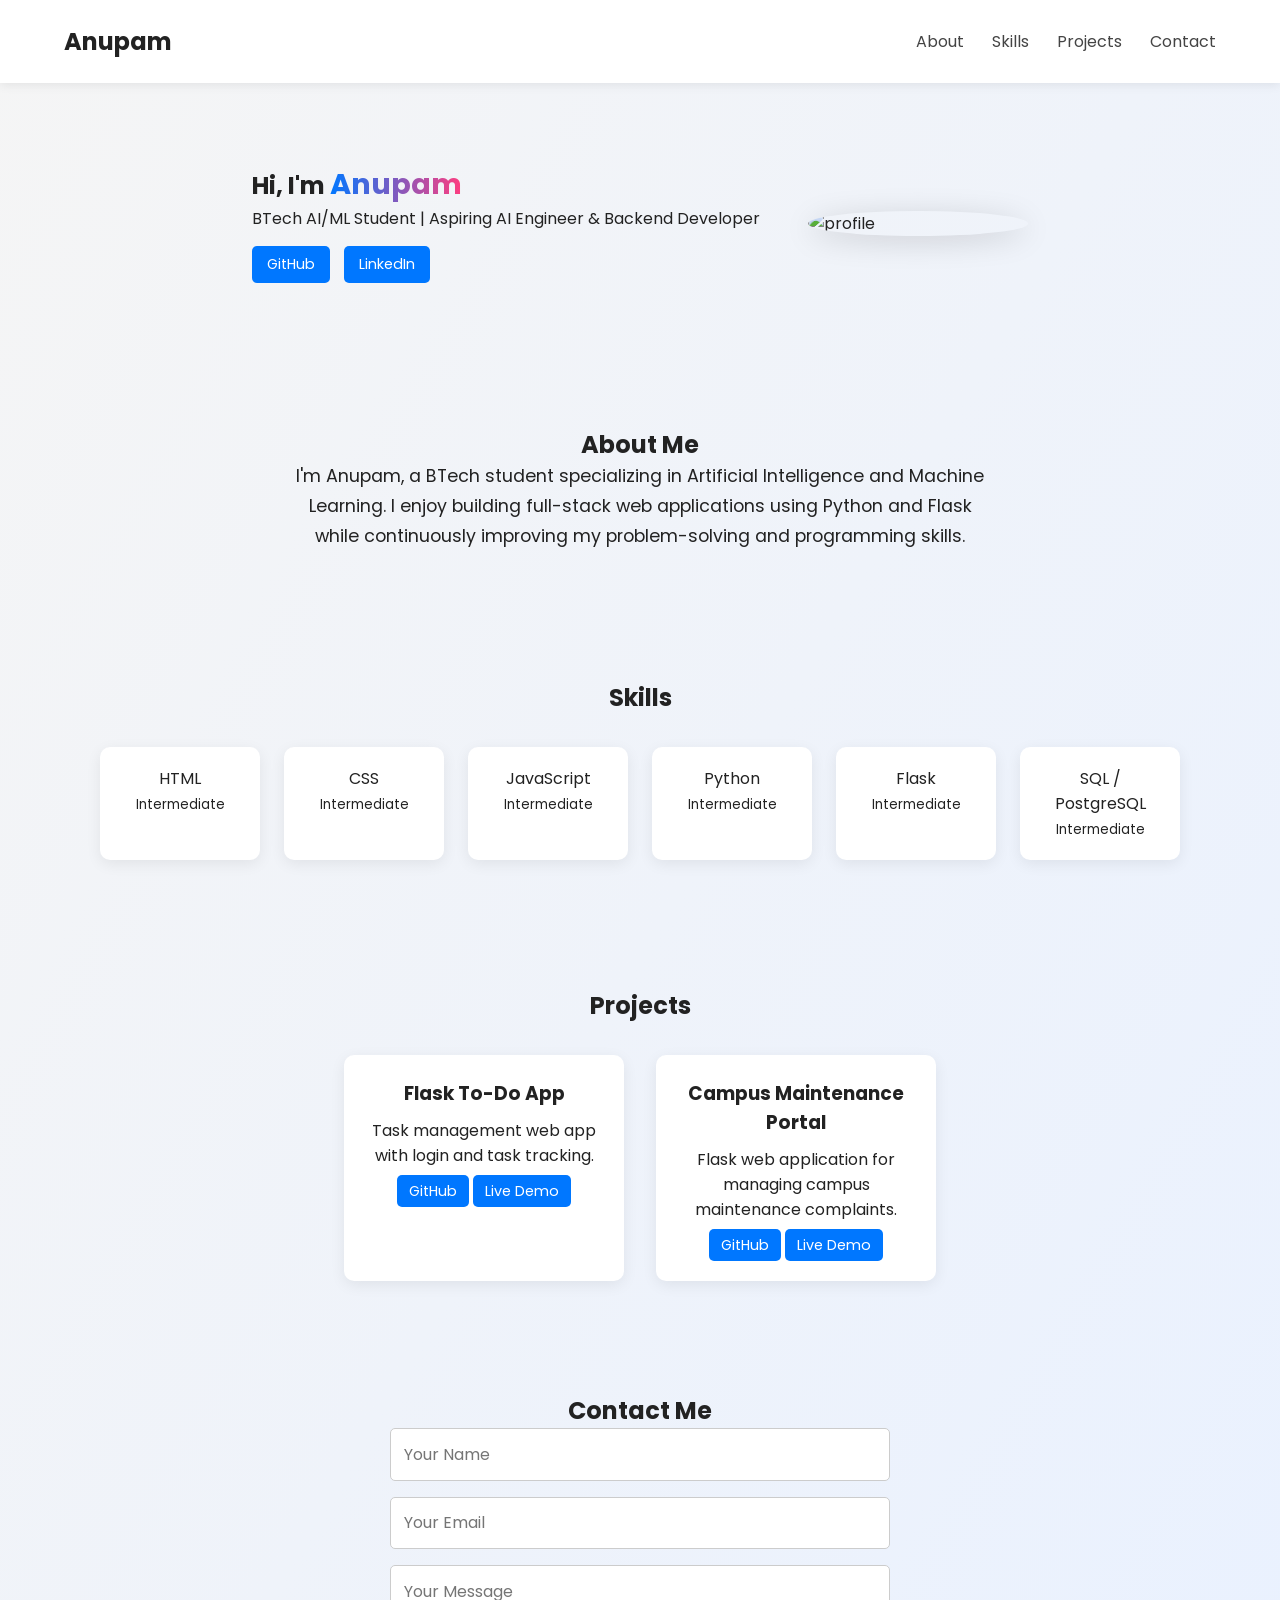
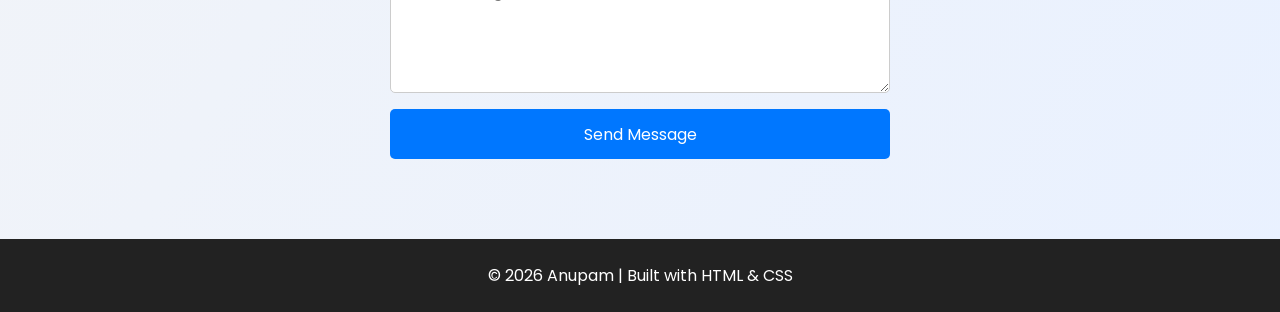
==== profile_page.html @ 007bd888 "Created personal profile webpage" ====
<!DOCTYPE html>
<html lang="en">
<head>
    <meta charset="UTF-8">
    <meta name="viewport" content="width=device-width, initial-scale=1.0">

    <title>Anupam Portfolio</title>

    <link rel="stylesheet" href="style.css">
    <link href="https://fonts.googleapis.com/css2?family=Poppins:wght@300;400;600;700&display=swap" rel="stylesheet">
</head>
<body>
    <header>

        <h2>Anupam</h2>
        <nav>

            <a href="#about">About</a>
            <a href="#skills">Skills</a>
            <a href="#projects">Projects</a>
            <a href="#contact">Contact</a>

        </nav>

    </header>

<!-- HERO -->

    <section class="hero">

        <div>

            <h1>Hi, I'm <span class="highlight">Anupam</span></h1>
            <p>BTech AI/ML Student | Aspiring AI Engineer & Backend Developer</p>
            
            <div class="hero-buttons">

                <a href="https://github.com/anupam311">GitHub</a>
                <a href="https://www.linkedin.com/in/anupam-chaudhary-358800387/">LinkedIn</a>

            </div>

        </div>
        <img src="https://avatars.githubusercontent.com/u/230934852?s=400&u=cf19b043455e6c27d211f69140c62df0eceda531&v=4" alt="profile">

    </section>


<!-- ABOUT -->

    <section id="about" class="about">

        <h2>About Me</h2>
        <p>
            I'm Anupam, a BTech student specializing in Artificial Intelligence and Machine Learning.
            I enjoy building full-stack web applications using Python and Flask while continuously
            improving my problem-solving and programming skills.
        </p>

    </section>


<!-- SKILLS -->

    <section id="skills" class="skills">

        <h2>Skills</h2>
        <div class="skills-container">

            <div class="card">HTML<br><small>Intermediate</small></div>
            <div class="card">CSS<br><small>Intermediate</small></div>
            <div class="card">JavaScript<br><small>Intermediate</small></div>
            <div class="card">Python<br><small>Intermediate</small></div>
            <div class="card">Flask<br><small>Intermediate</small></div>
            <div class="card">SQL / PostgreSQL<br><small>Intermediate</small></div>

        </div>

    </section>


<!-- PROJECTS -->

    <section id="projects" class="projects">

        <h2>Projects</h2>
        <div class="projects-container">

            <div class="project-card">

                <h3>Flask To-Do App</h3>
                <p>Task management web app with login and task tracking.</p>
                <div class="project-links">

                    <a href="https://github.com/anupam311/To_Do_Flask_App">GitHub</a>
                    <a href="https://to-do-flask-app-4vev.onrender.com/">Live Demo</a>

                </div>

            </div>

            <div class="project-card">

                <h3>Campus Maintenance Portal</h3>
                <p>Flask web application for managing campus maintenance complaints.</p>
                <div class="project-links">

                    <a href="https://github.com/anupam311/Campus-Maintenance-Portal">GitHub</a>
                    <a href="https://campus-maintenance-portal.onrender.com">Live Demo</a>

                </div>

            </div>

        </div>

    </section>


<!-- CONTACT -->

    <section class="contact" id="contact">

        <h2>Contact Me</h2>
        <form>

            <input type="text" placeholder="Your Name" required>
            <input type="email" placeholder="Your Email" required>
            <textarea rows="4" placeholder="Your Message" required></textarea>
            <button class="btn" type="submit">Send Message</button>

        </form>

    </section>


    <footer>© 2026 Anupam | Built with HTML & CSS</footer>

</body>
</html>
---- style.css ----
*{
margin:0;
padding:0;
box-sizing:border-box;
font-family:"Poppins",sans-serif;
}

body{
background:linear-gradient(120deg,#f5f5f5,#e9f1ff);
color:#222;
}

/* HEADER */

header{
display:flex;
justify-content:space-between;
align-items:center;
padding:1.5rem 5%;
background:white;
position:sticky;
top:0;
box-shadow:0 2px 10px rgba(0,0,0,0.08);
}

nav a{
margin-left:1.5rem;
text-decoration:none;
color:#444;
transition:0.3s;
}

nav a:hover{
color:#0077ff;
}

/* HERO */

.hero{
display:flex;
align-items:center;
justify-content:center;
gap:3rem;
padding:5rem 5%;
animation:fadeIn 1s ease-in-out;
}

.hero img{
width:220px;
border-radius:50%;
box-shadow:0 5px 30px rgba(0,0,0,0.15);
}

.highlight{
font-size:1.8rem;
font-weight:700;
background:linear-gradient(90deg,#0077ff,#ff3d7f);
background-clip:text;
-webkit-text-fill-color:transparent;
}

.hero-buttons{
margin-top:15px;
}

.hero-buttons a{
display:inline-block;
margin-right:10px;
padding:8px 15px;
background:#0077ff;
color:white;
border-radius:5px;
text-decoration:none;
font-size:0.9rem;
}

.hero-buttons a:hover{
background:#005fcc;
}

/* ABOUT */

.about{
padding:4rem 5%;
text-align:center;
}

.about p{
max-width:700px;
margin:auto;
line-height:1.7;
font-size:1.1rem;
}

/* SKILLS FLEXBOX */

.skills{
padding:4rem 5%;
text-align:center;
}

.skills-container{
display:flex;
flex-wrap:wrap;
justify-content:center;
gap:1.5rem;
margin-top:2rem;
}

.card{
background:white;
padding:1.2rem;
width:160px;
text-align:center;
border-radius:10px;
box-shadow:0 4px 15px rgba(0,0,0,0.07);
transition:transform 0.3s;
}

.card:hover{
transform:translateY(-5px);
}

/* PROJECTS FLEXBOX */

.projects{
padding:4rem 5%;
text-align:center;
}

.projects-container{
display:flex;
flex-wrap:wrap;
justify-content:center;
gap:2rem;
margin-top:2rem;
}

.project-card{
background:white;
padding:1.5rem;
width:280px;
border-radius:10px;
box-shadow:0 4px 15px rgba(0,0,0,0.07);
transition:0.3s;
}

.project-card:hover{
transform:scale(1.03);
}

.project-card h3{
margin-bottom:10px;
}

.project-links{
margin-top:10px;
}

.project-links a{
text-decoration:none;
background:#0077ff;
color:white;
padding:6px 12px;
border-radius:5px;
font-size:0.9rem;
}

.project-links a:hover{
background:#005fcc;
}

/* CONTACT */

.contact{
padding:3rem 2rem;
text-align:center;
}

form{
max-width:500px;
margin:auto;
display:flex;
flex-direction:column;
gap:1rem;
}

input,textarea{
padding:0.8rem;
font-size:1rem;
border-radius:5px;
border:1px solid #ccc;
}

.btn{
padding:0.8rem;
background:#0077ff;
color:white;
border:none;
border-radius:5px;
cursor:pointer;
font-size:1rem;
}

.btn:hover{
background:#005fcc;
}

/* FOOTER */

footer{
text-align:center;
padding:1.5rem;
background:#222;
color:white;
margin-top:2rem;
}

/* RESPONSIVE */

@media(max-width:768px){

.hero{
flex-direction:column;
text-align:center;
}

}

/* ANIMATION */

@keyframes fadeIn{
from{opacity:0; transform:translateY(20px);}
to{opacity:1; transform:translateY(0);}
}
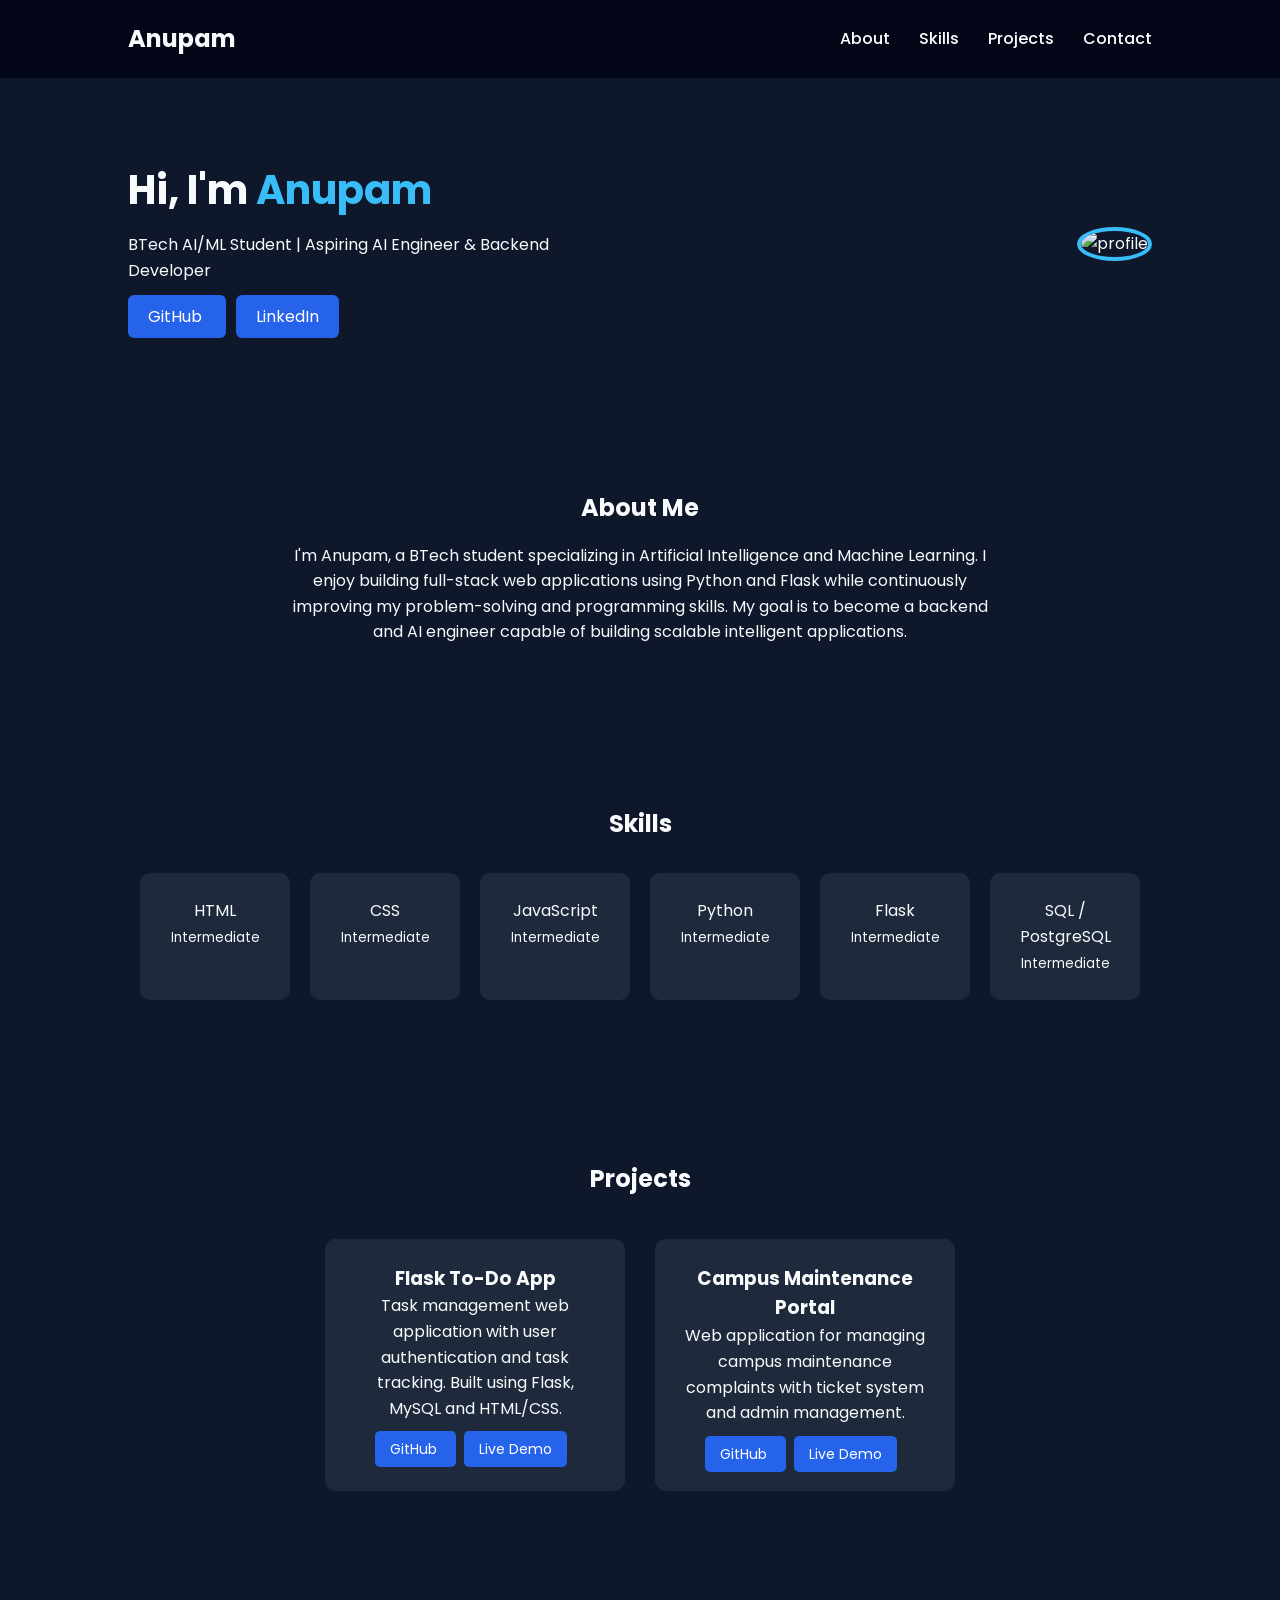
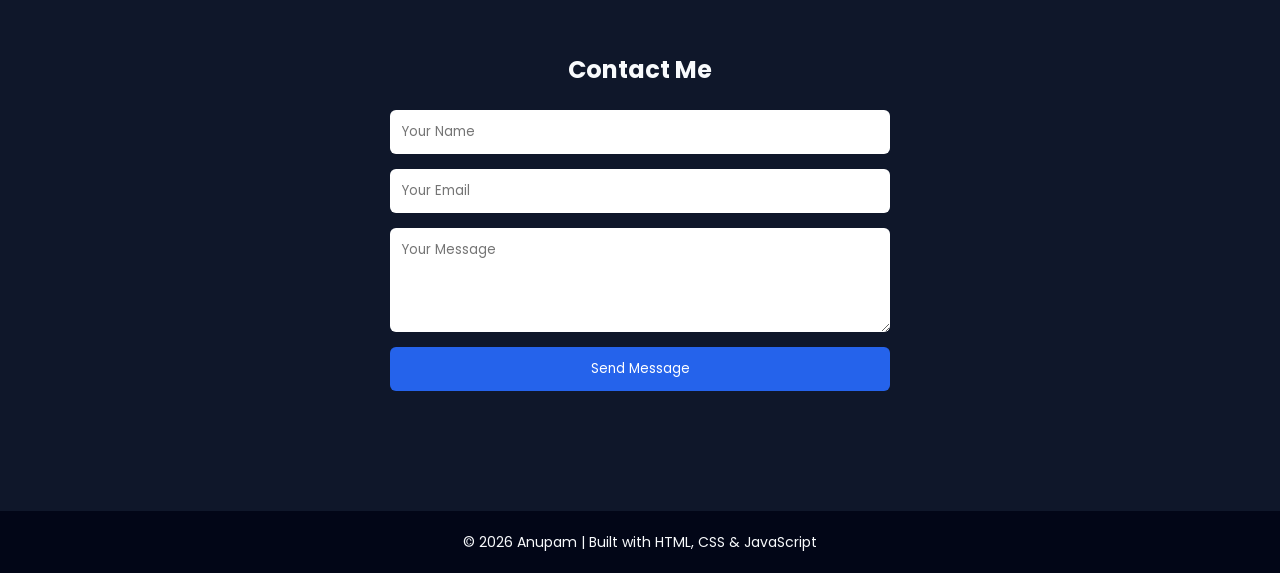
==== commit 6fe0a887: "Added js integration and updated css styling" ====
--- a/profile_page.html
+++ b/profile_page.html
@@ -1,112 +1,189 @@
 <!DOCTYPE html>
 <html lang="en">
+
 <head>
     <meta charset="UTF-8">
     <meta name="viewport" content="width=device-width, initial-scale=1.0">
-
     <title>Anupam Portfolio</title>
 
     <link rel="stylesheet" href="style.css">
+
     <link href="https://fonts.googleapis.com/css2?family=Poppins:wght@300;400;600;700&display=swap" rel="stylesheet">
 </head>
+
 <body>
+
     <header>
 
-        <h2>Anupam</h2>
-        <nav>
-
+        <h2 class="logo">Anupam</h2>
+
+        <nav id="navbar">
             <a href="#about">About</a>
             <a href="#skills">Skills</a>
             <a href="#projects">Projects</a>
             <a href="#contact">Contact</a>
-
         </nav>
 
     </header>
 
-<!-- HERO -->
+
+    <!-- HERO -->
 
     <section class="hero">
 
-        <div>
-
-            <h1>Hi, I'm <span class="highlight">Anupam</span></h1>
-            <p>BTech AI/ML Student | Aspiring AI Engineer & Backend Developer</p>
-            
+        <div class="hero-text">
+
+            <h1>
+                Hi, I'm <span class="highlight">Anupam</span>
+            </h1>
+
+            <p>
+                BTech AI/ML Student | Aspiring AI Engineer & Backend Developer
+            </p>
+
             <div class="hero-buttons">
 
-                <a href="https://github.com/anupam311">GitHub</a>
-                <a href="https://www.linkedin.com/in/anupam-chaudhary-358800387/">LinkedIn</a>
-
-            </div>
-
-        </div>
-        <img src="https://avatars.githubusercontent.com/u/230934852?s=400&u=cf19b043455e6c27d211f69140c62df0eceda531&v=4" alt="profile">
-
-    </section>
-
-
-<!-- ABOUT -->
-
-    <section id="about" class="about">
+                <a href="https://github.com/anupam311" target="_blank">
+                    GitHub
+                </a>
+
+                <a href="https://www.linkedin.com/in/anupam-chaudhary-358800387/" target="_blank">
+                    LinkedIn
+                </a>
+
+            </div>
+
+        </div>
+
+        <div class="hero-image">
+
+            <img
+                src="https://avatars.githubusercontent.com/u/230934852?s=400&u=cf19b043455e6c27d211f69140c62df0eceda531&v=4"
+                alt="profile"
+            >
+
+        </div>
+
+    </section>
+
+
+    <!-- ABOUT -->
+
+    <section id="about" class="about section">
 
         <h2>About Me</h2>
+
         <p>
             I'm Anupam, a BTech student specializing in Artificial Intelligence and Machine Learning.
             I enjoy building full-stack web applications using Python and Flask while continuously
             improving my problem-solving and programming skills.
+
+            My goal is to become a backend and AI engineer capable of building scalable intelligent
+            applications.
         </p>
 
     </section>
 
 
-<!-- SKILLS -->
-
-    <section id="skills" class="skills">
+    <!-- SKILLS -->
+
+    <section id="skills" class="skills section">
 
         <h2>Skills</h2>
+
         <div class="skills-container">
 
-            <div class="card">HTML<br><small>Intermediate</small></div>
-            <div class="card">CSS<br><small>Intermediate</small></div>
-            <div class="card">JavaScript<br><small>Intermediate</small></div>
-            <div class="card">Python<br><small>Intermediate</small></div>
-            <div class="card">Flask<br><small>Intermediate</small></div>
-            <div class="card">SQL / PostgreSQL<br><small>Intermediate</small></div>
-
-        </div>
-
-    </section>
-
-
-<!-- PROJECTS -->
-
-    <section id="projects" class="projects">
+            <div class="card">
+                HTML
+                <br>
+                <small>Intermediate</small>
+            </div>
+
+            <div class="card">
+                CSS
+                <br>
+                <small>Intermediate</small>
+            </div>
+
+            <div class="card">
+                JavaScript
+                <br>
+                <small>Intermediate</small>
+            </div>
+
+            <div class="card">
+                Python
+                <br>
+                <small>Intermediate</small>
+            </div>
+
+            <div class="card">
+                Flask
+                <br>
+                <small>Intermediate</small>
+            </div>
+
+            <div class="card">
+                SQL / PostgreSQL
+                <br>
+                <small>Intermediate</small>
+            </div>
+
+        </div>
+
+    </section>
+
+
+    <!-- PROJECTS -->
+
+    <section id="projects" class="projects section">
 
         <h2>Projects</h2>
+
         <div class="projects-container">
 
             <div class="project-card">
 
                 <h3>Flask To-Do App</h3>
-                <p>Task management web app with login and task tracking.</p>
+
+                <p>
+                    Task management web application with user authentication and task tracking.
+                    Built using Flask, MySQL and HTML/CSS.
+                </p>
+
                 <div class="project-links">
 
-                    <a href="https://github.com/anupam311/To_Do_Flask_App">GitHub</a>
-                    <a href="https://to-do-flask-app-4vev.onrender.com/">Live Demo</a>
+                    <a href="https://github.com/anupam311/To_Do_Flask_App" target="_blank">
+                        GitHub
+                    </a>
+
+                    <a href="https://to-do-flask-app-4vev.onrender.com/" target="_blank">
+                        Live Demo
+                    </a>
 
                 </div>
 
             </div>
 
+
             <div class="project-card">
 
                 <h3>Campus Maintenance Portal</h3>
-                <p>Flask web application for managing campus maintenance complaints.</p>
+
+                <p>
+                    Web application for managing campus maintenance complaints
+                    with ticket system and admin management.
+                </p>
+
                 <div class="project-links">
 
-                    <a href="https://github.com/anupam311/Campus-Maintenance-Portal">GitHub</a>
-                    <a href="https://campus-maintenance-portal.onrender.com">Live Demo</a>
+                    <a href="https://github.com/anupam311/Campus-Maintenance-Portal" target="_blank">
+                        GitHub
+                    </a>
+
+                    <a href="https://campus-maintenance-portal.onrender.com" target="_blank">
+                        Live Demo
+                    </a>
 
                 </div>
 
@@ -117,24 +194,48 @@
     </section>
 
 
-<!-- CONTACT -->
-
-    <section class="contact" id="contact">
+    <!-- CONTACT -->
+
+    <section class="contact section" id="contact">
 
         <h2>Contact Me</h2>
-        <form>
-
-            <input type="text" placeholder="Your Name" required>
-            <input type="email" placeholder="Your Email" required>
-            <textarea rows="4" placeholder="Your Message" required></textarea>
-            <button class="btn" type="submit">Send Message</button>
+
+        <form id="contactForm">
+
+            <input
+                type="text"
+                placeholder="Your Name"
+                required
+            >
+
+            <input
+                type="email"
+                placeholder="Your Email"
+                required
+            >
+
+            <textarea
+                rows="4"
+                placeholder="Your Message"
+                required
+            ></textarea>
+
+            <button class="btn" type="submit">
+                Send Message
+            </button>
 
         </form>
 
     </section>
 
 
-    <footer>© 2026 Anupam | Built with HTML & CSS</footer>
+    <footer>
+        © 2026 Anupam | Built with HTML, CSS & JavaScript
+    </footer>
+
+
+    <script src="script.js"></script>
 
 </body>
+
 </html>
--- a/style.css
+++ b/style.css
@@ -1,235 +1,205 @@
-*{
-margin:0;
-padding:0;
-box-sizing:border-box;
-font-family:"Poppins",sans-serif;
-}
-
-body{
-background:linear-gradient(120deg,#f5f5f5,#e9f1ff);
-color:#222;
-}
-
-/* HEADER */
-
-header{
-display:flex;
-justify-content:space-between;
-align-items:center;
-padding:1.5rem 5%;
-background:white;
-position:sticky;
-top:0;
-box-shadow:0 2px 10px rgba(0,0,0,0.08);
-}
-
-nav a{
-margin-left:1.5rem;
-text-decoration:none;
-color:#444;
-transition:0.3s;
-}
-
-nav a:hover{
-color:#0077ff;
-}
-
-/* HERO */
-
-.hero{
-display:flex;
-align-items:center;
-justify-content:center;
-gap:3rem;
-padding:5rem 5%;
-animation:fadeIn 1s ease-in-out;
-}
-
-.hero img{
-width:220px;
-border-radius:50%;
-box-shadow:0 5px 30px rgba(0,0,0,0.15);
-}
-
-.highlight{
-font-size:1.8rem;
-font-weight:700;
-background:linear-gradient(90deg,#0077ff,#ff3d7f);
-background-clip:text;
--webkit-text-fill-color:transparent;
-}
-
-.hero-buttons{
-margin-top:15px;
-}
-
-.hero-buttons a{
-display:inline-block;
-margin-right:10px;
-padding:8px 15px;
-background:#0077ff;
-color:white;
-border-radius:5px;
-text-decoration:none;
-font-size:0.9rem;
-}
-
-.hero-buttons a:hover{
-background:#005fcc;
-}
-
-/* ABOUT */
-
-.about{
-padding:4rem 5%;
-text-align:center;
-}
-
-.about p{
-max-width:700px;
-margin:auto;
-line-height:1.7;
-font-size:1.1rem;
-}
-
-/* SKILLS FLEXBOX */
-
-.skills{
-padding:4rem 5%;
-text-align:center;
-}
-
-.skills-container{
-display:flex;
-flex-wrap:wrap;
-justify-content:center;
-gap:1.5rem;
-margin-top:2rem;
-}
-
-.card{
-background:white;
-padding:1.2rem;
-width:160px;
-text-align:center;
-border-radius:10px;
-box-shadow:0 4px 15px rgba(0,0,0,0.07);
-transition:transform 0.3s;
-}
-
-.card:hover{
-transform:translateY(-5px);
-}
-
-/* PROJECTS FLEXBOX */
-
-.projects{
-padding:4rem 5%;
-text-align:center;
-}
-
-.projects-container{
-display:flex;
-flex-wrap:wrap;
-justify-content:center;
-gap:2rem;
-margin-top:2rem;
-}
-
-.project-card{
-background:white;
-padding:1.5rem;
-width:280px;
-border-radius:10px;
-box-shadow:0 4px 15px rgba(0,0,0,0.07);
-transition:0.3s;
-}
-
-.project-card:hover{
-transform:scale(1.03);
-}
-
-.project-card h3{
-margin-bottom:10px;
-}
-
-.project-links{
-margin-top:10px;
-}
-
-.project-links a{
-text-decoration:none;
-background:#0077ff;
-color:white;
-padding:6px 12px;
-border-radius:5px;
-font-size:0.9rem;
-}
-
-.project-links a:hover{
-background:#005fcc;
-}
-
-/* CONTACT */
-
-.contact{
-padding:3rem 2rem;
-text-align:center;
-}
-
-form{
-max-width:500px;
-margin:auto;
-display:flex;
-flex-direction:column;
-gap:1rem;
-}
-
-input,textarea{
-padding:0.8rem;
-font-size:1rem;
-border-radius:5px;
-border:1px solid #ccc;
-}
-
-.btn{
-padding:0.8rem;
-background:#0077ff;
-color:white;
-border:none;
-border-radius:5px;
-cursor:pointer;
-font-size:1rem;
-}
-
-.btn:hover{
-background:#005fcc;
-}
-
-/* FOOTER */
-
-footer{
-text-align:center;
-padding:1.5rem;
-background:#222;
-color:white;
-margin-top:2rem;
-}
-
-/* RESPONSIVE */
-
-@media(max-width:768px){
-
-.hero{
-flex-direction:column;
-text-align:center;
-}
-
-}
-
-/* ANIMATION */
-
-@keyframes fadeIn{
-from{opacity:0; transform:translateY(20px);}
-to{opacity:1; transform:translateY(0);}
+* {
+    margin: 0;
+    padding: 0;
+    box-sizing: border-box;
+    font-family: 'Poppins', sans-serif;
+}
+
+body {
+    background: #0f172a;
+    color: #f8fafc;
+    line-height: 1.6;
+}
+
+header {
+    display: flex;
+    justify-content: space-between;
+    align-items: center;
+    padding: 20px 10%;
+    background: #020617;
+    position: sticky;
+    top: 0;
+    z-index: 1000;
+}
+
+.logo {
+    font-weight: 700;
+}
+
+nav a {
+    color: white;
+    text-decoration: none;
+    margin-left: 25px;
+    font-weight: 500;
+    transition: 0.3s;
+}
+
+nav a:hover {
+    color: #38bdf8;
+}
+
+.section {
+    padding: 80px 10%;
+    text-align: center;
+}
+
+.hero {
+    display: flex;
+    align-items: center;
+    justify-content: space-between;
+    padding: 80px 10%;
+    flex-wrap: wrap;
+}
+
+.hero-text {
+    max-width: 500px;
+}
+
+.hero h1 {
+    font-size: 40px;
+    margin-bottom: 10px;
+}
+
+.highlight {
+    color: #38bdf8;
+}
+
+.hero-buttons {
+    margin-top: 20px;
+}
+
+.hero-buttons a {
+    text-decoration: none;
+    color: white;
+    background: #2563eb;
+    padding: 10px 20px;
+    border-radius: 6px;
+    margin-right: 10px;
+    transition: 0.3s;
+}
+
+.hero-buttons a:hover {
+    background: #1d4ed8;
+}
+
+.hero-image img {
+    width: 220px;
+    border-radius: 50%;
+    border: 4px solid #38bdf8;
+}
+
+.about p {
+    max-width: 700px;
+    margin: auto;
+    margin-top: 15px;
+}
+
+.skills-container {
+    display: flex;
+    flex-wrap: wrap;
+    justify-content: center;
+    gap: 20px;
+    margin-top: 30px;
+}
+
+.card {
+    background: #1e293b;
+    padding: 25px;
+    border-radius: 10px;
+    width: 150px;
+    transition: 0.3s;
+}
+
+.card:hover {
+    transform: translateY(-6px);
+    background: #334155;
+}
+
+.projects-container {
+    display: flex;
+    flex-wrap: wrap;
+    justify-content: center;
+    gap: 30px;
+    margin-top: 40px;
+}
+
+.project-card {
+    background: #1e293b;
+    padding: 25px;
+    border-radius: 10px;
+    width: 300px;
+    transition: 0.3s;
+}
+
+.project-card:hover {
+    transform: translateY(-6px);
+    background: #334155;
+}
+
+.project-links {
+    margin-top: 15px;
+}
+
+.project-links a {
+    text-decoration: none;
+    color: white;
+    background: #2563eb;
+    padding: 8px 15px;
+    border-radius: 5px;
+    margin-right: 8px;
+    font-size: 14px;
+}
+
+.project-links a:hover {
+    background: #1d4ed8;
+}
+
+.contact form {
+    display: flex;
+    flex-direction: column;
+    max-width: 500px;
+    margin: auto;
+    margin-top: 20px;
+    gap: 15px;
+}
+
+input,
+textarea {
+    padding: 12px;
+    border: none;
+    border-radius: 6px;
+}
+
+.btn {
+    background: #2563eb;
+    color: white;
+    border: none;
+    padding: 12px;
+    cursor: pointer;
+    border-radius: 6px;
+}
+
+.btn:hover {
+    background: #1d4ed8;
+}
+
+footer {
+    text-align: center;
+    padding: 20px;
+    background: #020617;
+    margin-top: 40px;
+    font-size: 14px;
+}
+
+@media (max-width: 768px) {
+
+    .hero {
+        flex-direction: column;
+        text-align: center;
+    }
+
+    .hero-image {
+        margin-top: 20px;
+    }
+
 }
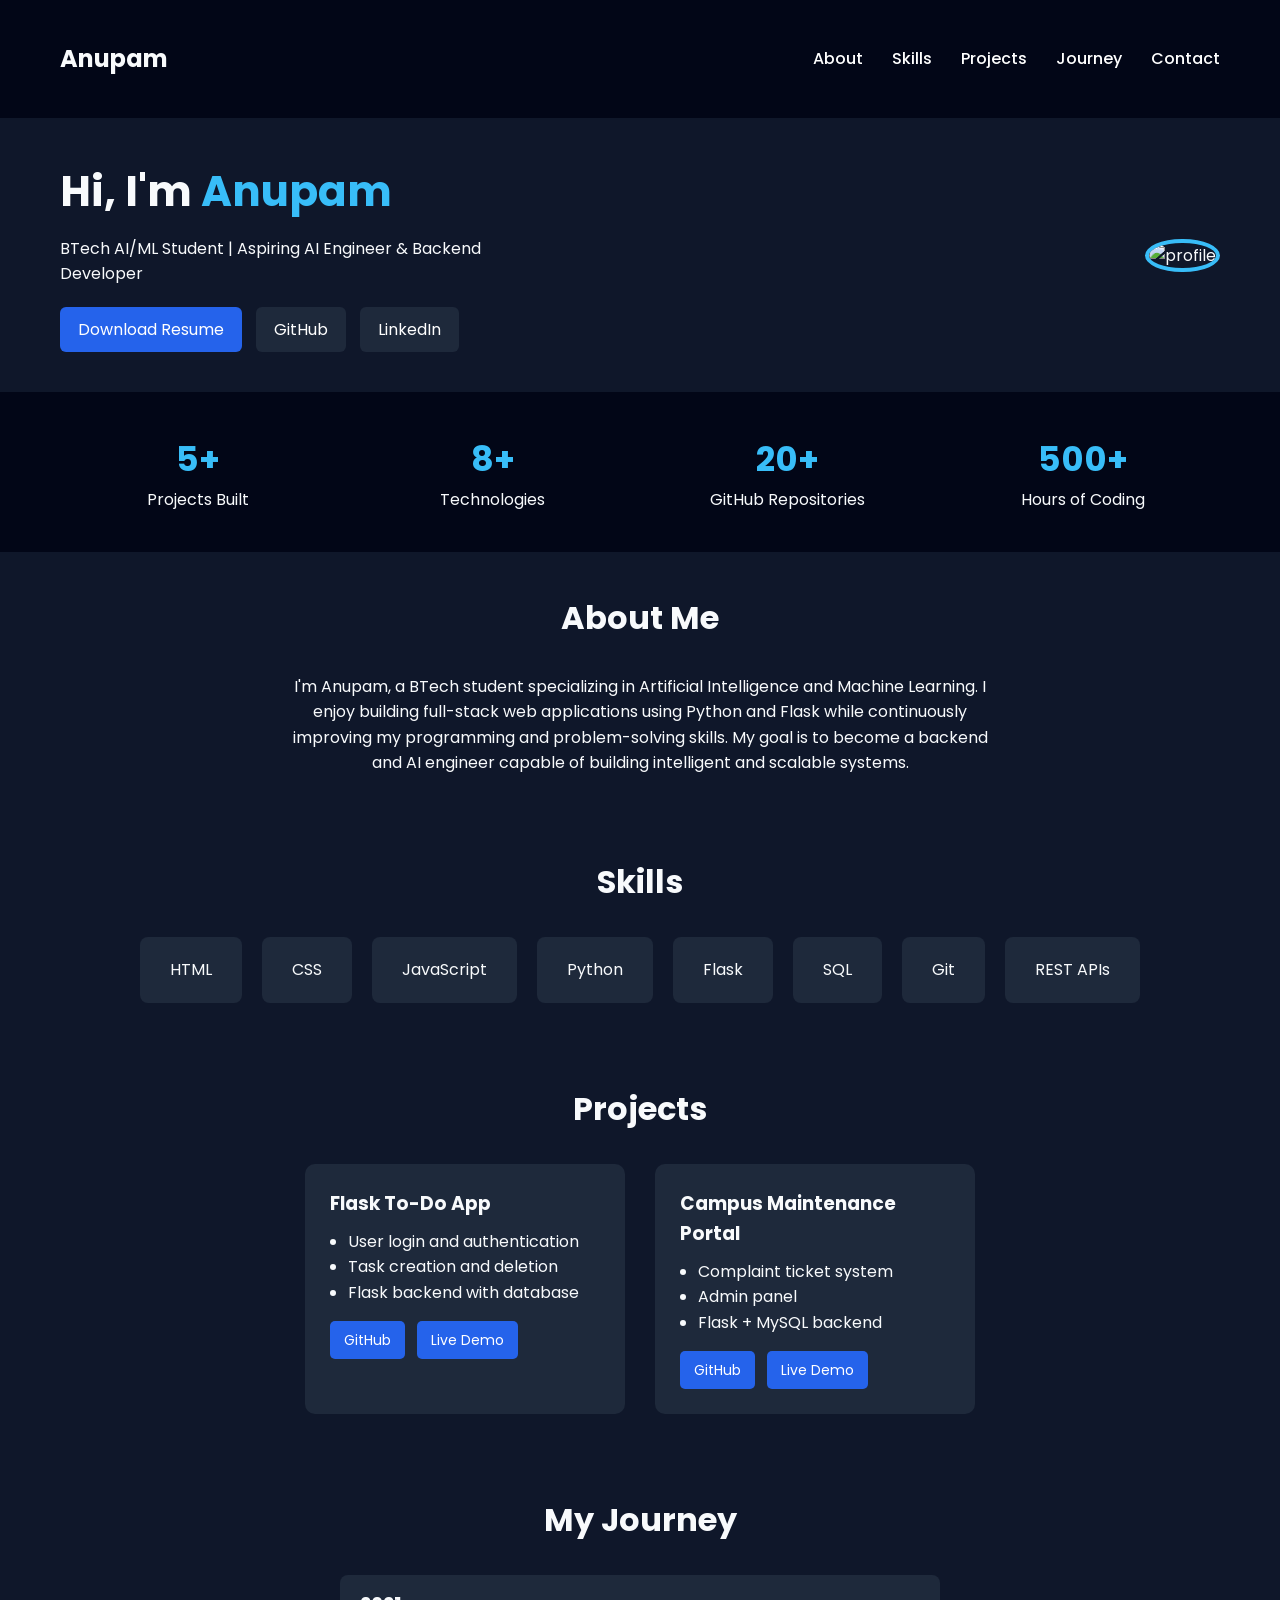
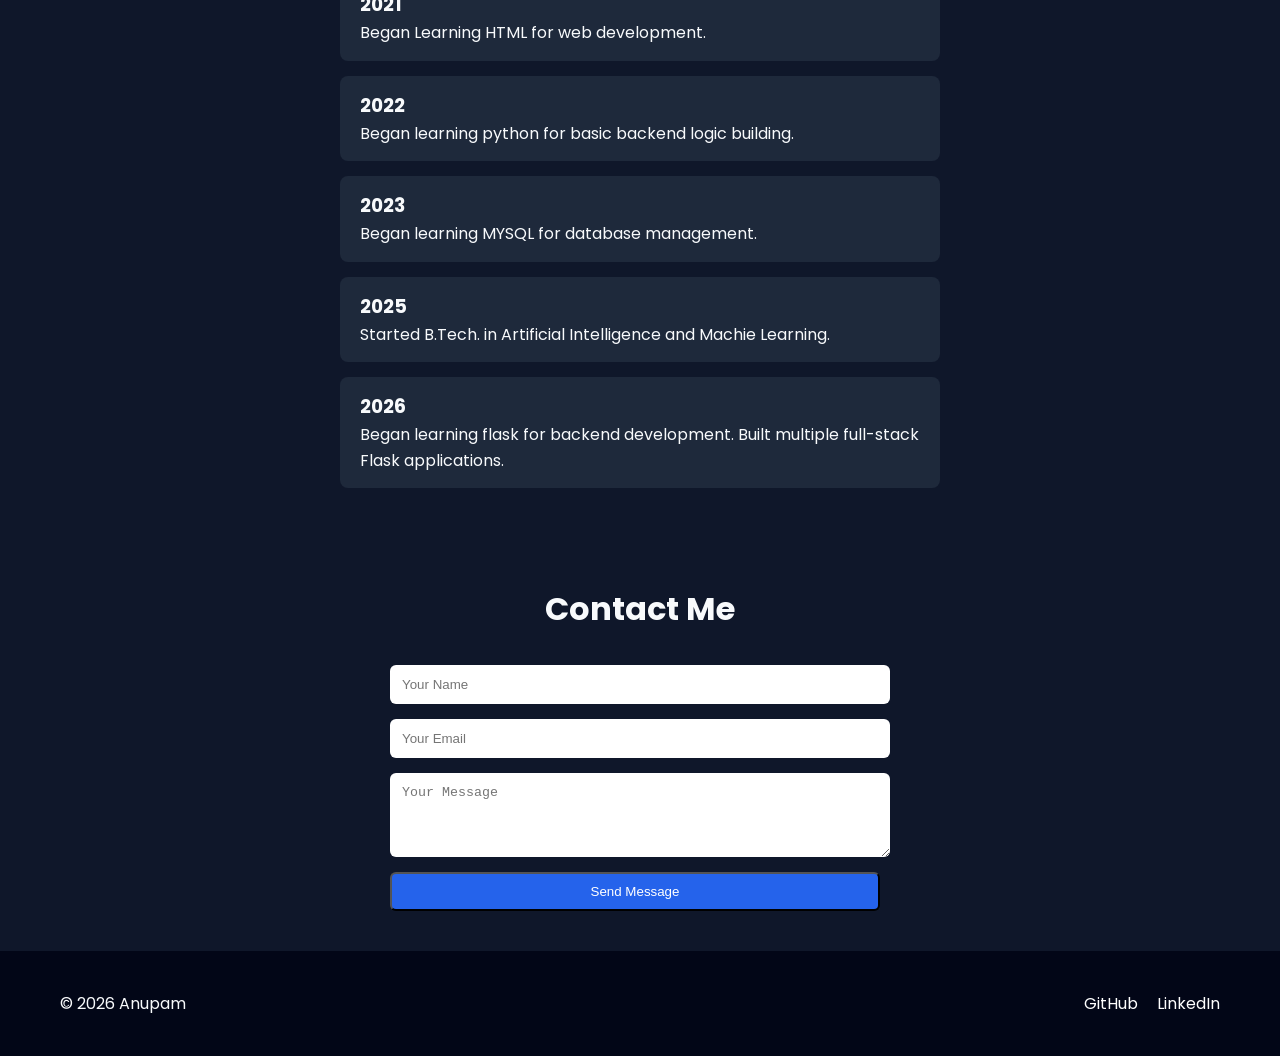
==== commit beff52da: "Updated profile to add stats and journey." ====
--- a/profile_page.html
+++ b/profile_page.html
@@ -2,6 +2,7 @@
 <html lang="en">
 
 <head>
+
     <meta charset="UTF-8">
     <meta name="viewport" content="width=device-width, initial-scale=1.0">
     <title>Anupam Portfolio</title>
@@ -9,27 +10,35 @@
     <link rel="stylesheet" href="style.css">
 
     <link href="https://fonts.googleapis.com/css2?family=Poppins:wght@300;400;600;700&display=swap" rel="stylesheet">
+
 </head>
 
 <body>
 
-    <header>
+<header>
+
+    <div class="container header-container">
 
         <h2 class="logo">Anupam</h2>
 
-        <nav id="navbar">
+        <nav>
             <a href="#about">About</a>
             <a href="#skills">Skills</a>
             <a href="#projects">Projects</a>
+            <a href="#journey">Journey</a>
             <a href="#contact">Contact</a>
         </nav>
 
-    </header>
-
-
-    <!-- HERO -->
-
-    <section class="hero">
+    </div>
+
+</header>
+
+
+<!-- HERO -->
+
+<section class="hero">
+
+    <div class="container hero-container">
 
         <div class="hero-text">
 
@@ -43,11 +52,13 @@
 
             <div class="hero-buttons">
 
-                <a href="https://github.com/anupam311" target="_blank">
+                <a href="resume.pdf" class="btn">Download Resume</a>
+
+                <a href="https://github.com/anupam311" target="_blank" class="btn secondary">
                     GitHub
                 </a>
 
-                <a href="https://www.linkedin.com/in/anupam-chaudhary-358800387/" target="_blank">
+                <a href="https://www.linkedin.com/in/anupam-chaudhary-358800387/" target="_blank" class="btn secondary">
                     LinkedIn
                 </a>
 
@@ -57,86 +68,98 @@
 
         <div class="hero-image">
 
-            <img
-                src="https://avatars.githubusercontent.com/u/230934852?s=400&u=cf19b043455e6c27d211f69140c62df0eceda531&v=4"
-                alt="profile"
-            >
-
-        </div>
-
-    </section>
-
-
-    <!-- ABOUT -->
-
-    <section id="about" class="about section">
+            <img src="https://avatars.githubusercontent.com/u/230934852?s=400&v=4" alt="profile">
+
+        </div>
+
+    </div>
+
+</section>
+
+
+<!-- STATS -->
+
+<section class="stats">
+
+    <div class="container stats-container">
+
+        <div class="stat">
+            <h3>5+</h3>
+            <p>Projects Built</p>
+        </div>
+
+        <div class="stat">
+            <h3>8+</h3>
+            <p>Technologies</p>
+        </div>
+
+        <div class="stat">
+            <h3>20+</h3>
+            <p>GitHub Repositories</p>
+        </div>
+
+        <div class="stat">
+            <h3>500+</h3>
+            <p>Hours of Coding</p>
+        </div>
+
+    </div>
+
+</section>
+
+
+<!-- ABOUT -->
+
+<section id="about" class="section">
+
+    <div class="container">
 
         <h2>About Me</h2>
 
-        <p>
+        <p class="about-text">
             I'm Anupam, a BTech student specializing in Artificial Intelligence and Machine Learning.
             I enjoy building full-stack web applications using Python and Flask while continuously
-            improving my problem-solving and programming skills.
-
-            My goal is to become a backend and AI engineer capable of building scalable intelligent
-            applications.
+            improving my programming and problem-solving skills.
+
+            My goal is to become a backend and AI engineer capable of building intelligent and scalable systems.
         </p>
 
-    </section>
-
-
-    <!-- SKILLS -->
-
-    <section id="skills" class="skills section">
+    </div>
+
+</section>
+
+
+<!-- SKILLS -->
+
+<section id="skills" class="section">
+
+    <div class="container">
 
         <h2>Skills</h2>
 
         <div class="skills-container">
 
-            <div class="card">
-                HTML
-                <br>
-                <small>Intermediate</small>
-            </div>
-
-            <div class="card">
-                CSS
-                <br>
-                <small>Intermediate</small>
-            </div>
-
-            <div class="card">
-                JavaScript
-                <br>
-                <small>Intermediate</small>
-            </div>
-
-            <div class="card">
-                Python
-                <br>
-                <small>Intermediate</small>
-            </div>
-
-            <div class="card">
-                Flask
-                <br>
-                <small>Intermediate</small>
-            </div>
-
-            <div class="card">
-                SQL / PostgreSQL
-                <br>
-                <small>Intermediate</small>
-            </div>
-
-        </div>
-
-    </section>
-
-
-    <!-- PROJECTS -->
-
-    <section id="projects" class="projects section">
+            <div class="card">HTML</div>
+            <div class="card">CSS</div>
+            <div class="card">JavaScript</div>
+            <div class="card">Python</div>
+            <div class="card">Flask</div>
+            <div class="card">SQL</div>
+            <div class="card">Git</div>
+            <div class="card">REST APIs</div>
+
+        </div>
+
+    </div>
+
+</section>
+
+
+<!-- PROJECTS -->
+
+<section id="projects" class="section">
+
+    <div class="container">
 
         <h2>Projects</h2>
 
@@ -146,21 +169,15 @@
 
                 <h3>Flask To-Do App</h3>
 
-                <p>
-                    Task management web application with user authentication and task tracking.
-                    Built using Flask, MySQL and HTML/CSS.
-                </p>
+                <ul>
+                    <li>User login and authentication</li>
+                    <li>Task creation and deletion</li>
+                    <li>Flask backend with database</li>
+                </ul>
 
                 <div class="project-links">
-
-                    <a href="https://github.com/anupam311/To_Do_Flask_App" target="_blank">
-                        GitHub
-                    </a>
-
-                    <a href="https://to-do-flask-app-4vev.onrender.com/" target="_blank">
-                        Live Demo
-                    </a>
-
+                    <a href="https://github.com/anupam311/To_Do_Flask_App" target="_blank">GitHub</a>
+                    <a href="https://to-do-flask-app-4vev.onrender.com/" target="_blank">Live Demo</a>
                 </div>
 
             </div>
@@ -170,55 +187,81 @@
 
                 <h3>Campus Maintenance Portal</h3>
 
-                <p>
-                    Web application for managing campus maintenance complaints
-                    with ticket system and admin management.
-                </p>
+                <ul>
+                    <li>Complaint ticket system</li>
+                    <li>Admin panel</li>
+                    <li>Flask + MySQL backend</li>
+                </ul>
 
                 <div class="project-links">
-
-                    <a href="https://github.com/anupam311/Campus-Maintenance-Portal" target="_blank">
-                        GitHub
-                    </a>
-
-                    <a href="https://campus-maintenance-portal.onrender.com" target="_blank">
-                        Live Demo
-                    </a>
-
+                    <a href="https://github.com/anupam311/Campus-Maintenance-Portal" target="_blank">GitHub</a>
+                    <a href="https://campus-maintenance-portal.onrender.com" target="_blank">Live Demo</a>
                 </div>
 
             </div>
 
         </div>
 
-    </section>
-
-
-    <!-- CONTACT -->
-
-    <section class="contact section" id="contact">
+    </div>
+
+</section>
+
+
+<!-- JOURNEY -->
+
+<section id="journey" class="section">
+
+    <div class="container">
+
+        <h2>My Journey</h2>
+
+        <div class="timeline">
+
+            <div class="timeline-item">
+                <h3>2021</h3>
+                <p>Began Learning HTML for web development.</p>
+            </div>
+
+            <div class="timeline-item">
+                <h3>2022</h3>
+                <p>Began learning python for basic backend logic building.</p>
+            </div>
+
+            <div class="timeline-item">
+                <h3>2023</h3>
+                <p>Began learning MYSQL for database management.</p>
+            </div>
+
+            <div class="timeline-item">
+                <h3>2025</h3>
+                <p>Started B.Tech. in Artificial Intelligence and Machie Learning.</p>
+            </div>
+
+            <div class="timeline-item">
+                <h3>2026</h3>
+                <p>Began learning flask for backend development. Built multiple full-stack Flask applications.</p>
+            </div>
+
+        </div>
+
+    </div>
+
+</section>
+
+
+<!-- CONTACT -->
+
+<section id="contact" class="section">
+
+    <div class="container">
 
         <h2>Contact Me</h2>
 
         <form id="contactForm">
 
-            <input
-                type="text"
-                placeholder="Your Name"
-                required
-            >
-
-            <input
-                type="email"
-                placeholder="Your Email"
-                required
-            >
-
-            <textarea
-                rows="4"
-                placeholder="Your Message"
-                required
-            ></textarea>
+            <input type="text" placeholder="Your Name" required>
+            <input type="email" placeholder="Your Email" required>
+            <textarea rows="4" placeholder="Your Message" required></textarea>
 
             <button class="btn" type="submit">
                 Send Message
@@ -226,15 +269,30 @@
 
         </form>
 
-    </section>
-
-
-    <footer>
-        © 2026 Anupam | Built with HTML, CSS & JavaScript
-    </footer>
-
-
-    <script src="script.js"></script>
+    </div>
+
+</section>
+
+
+<footer>
+
+    <div class="container footer-container">
+
+        <p>© 2026 Anupam</p>
+
+        <div class="footer-links">
+
+            <a href="https://github.com/anupam311">GitHub</a>
+            <a href="https://linkedin.com">LinkedIn</a>
+
+        </div>
+
+    </div>
+
+</footer>
+
+
+<script src="script.js"></script>
 
 </body>
 
--- a/style.css
+++ b/style.css
@@ -2,33 +2,45 @@
     margin: 0;
     padding: 0;
     box-sizing: border-box;
-    font-family: 'Poppins', sans-serif;
 }
 
 body {
+    font-family: "Poppins", sans-serif;
     background: #0f172a;
     color: #f8fafc;
     line-height: 1.6;
 }
 
+/* Container */
+
+.container {
+    max-width: 1200px;
+    margin: auto;
+    padding: 40px 20px;
+}
+
+/* Header */
+
 header {
-    display: flex;
-    justify-content: space-between;
-    align-items: center;
-    padding: 20px 10%;
     background: #020617;
     position: sticky;
     top: 0;
     z-index: 1000;
 }
 
+.header-container {
+    display: flex;
+    justify-content: space-between;
+    align-items: center;
+}
+
 .logo {
     font-weight: 700;
 }
 
 nav a {
+    text-decoration: none;
     color: white;
-    text-decoration: none;
     margin-left: 25px;
     font-weight: 500;
     transition: 0.3s;
@@ -38,16 +50,13 @@
     color: #38bdf8;
 }
 
-.section {
-    padding: 80px 10%;
-    text-align: center;
-}
-
-.hero {
-    display: flex;
+/* Hero Section */
+
+.hero-container {
+    display: flex;
+    justify-content: space-between;
     align-items: center;
-    justify-content: space-between;
-    padding: 80px 10%;
+    gap: 40px;
     flex-wrap: wrap;
 }
 
@@ -55,8 +64,8 @@
     max-width: 500px;
 }
 
-.hero h1 {
-    font-size: 40px;
+.hero-text h1 {
+    font-size: 42px;
     margin-bottom: 10px;
 }
 
@@ -66,20 +75,6 @@
 
 .hero-buttons {
     margin-top: 20px;
-}
-
-.hero-buttons a {
-    text-decoration: none;
-    color: white;
-    background: #2563eb;
-    padding: 10px 20px;
-    border-radius: 6px;
-    margin-right: 10px;
-    transition: 0.3s;
-}
-
-.hero-buttons a:hover {
-    background: #1d4ed8;
 }
 
 .hero-image img {
@@ -88,46 +83,108 @@
     border: 4px solid #38bdf8;
 }
 
-.about p {
+/* Buttons */
+
+.btn {
+    display: inline-block;
+    background: #2563eb;
+    padding: 10px 18px;
+    border-radius: 6px;
+    text-decoration: none;
+    color: white;
+    margin-right: 10px;
+    transition: 0.3s;
+}
+
+.btn:hover {
+    background: #1d4ed8;
+}
+
+.btn.secondary {
+    background: #1e293b;
+}
+
+.btn.secondary:hover {
+    background: #334155;
+}
+
+/* Stats */
+
+.stats {
+    background: #020617;
+}
+
+.stats-container {
+    display: flex;
+    justify-content: space-between;
+    text-align: center;
+    gap: 20px;
+    flex-wrap: wrap;
+}
+
+.stat {
+    flex: 1;
+}
+
+.stat h3 {
+    font-size: 34px;
+    color: #38bdf8;
+}
+
+/* Sections */
+
+.section {
+    text-align: center;
+}
+
+.section h2 {
+    font-size: 32px;
+    margin-bottom: 30px;
+}
+
+/* About */
+
+.about-text {
     max-width: 700px;
     margin: auto;
-    margin-top: 15px;
-}
+}
+
+/* Skills */
 
 .skills-container {
     display: flex;
     flex-wrap: wrap;
     justify-content: center;
     gap: 20px;
-    margin-top: 30px;
 }
 
 .card {
     background: #1e293b;
-    padding: 25px;
-    border-radius: 10px;
-    width: 150px;
+    padding: 20px 30px;
+    border-radius: 8px;
     transition: 0.3s;
 }
 
 .card:hover {
-    transform: translateY(-6px);
+    transform: translateY(-5px);
     background: #334155;
 }
 
+/* Projects */
+
 .projects-container {
     display: flex;
-    flex-wrap: wrap;
     justify-content: center;
     gap: 30px;
-    margin-top: 40px;
+    flex-wrap: wrap;
 }
 
 .project-card {
     background: #1e293b;
     padding: 25px;
     border-radius: 10px;
-    width: 300px;
+    width: 320px;
+    text-align: left;
     transition: 0.3s;
 }
 
@@ -136,70 +193,113 @@
     background: #334155;
 }
 
+.project-card h3 {
+    margin-bottom: 10px;
+}
+
+.project-card ul {
+    padding-left: 18px;
+    margin-bottom: 15px;
+}
+
+/* Project Links */
+
 .project-links {
-    margin-top: 15px;
+    margin-top: 10px;
 }
 
 .project-links a {
+    display: inline-block;
     text-decoration: none;
     color: white;
     background: #2563eb;
-    padding: 8px 15px;
+    padding: 8px 14px;
     border-radius: 5px;
     margin-right: 8px;
     font-size: 14px;
+    transition: 0.3s;
 }
 
 .project-links a:hover {
     background: #1d4ed8;
 }
 
-.contact form {
+/* Timeline */
+
+.timeline {
+    max-width: 600px;
+    margin: auto;
+    text-align: left;
+}
+
+.timeline-item {
+    background: #1e293b;
+    padding: 15px 20px;
+    border-radius: 8px;
+    margin-bottom: 15px;
+}
+
+/* Contact Form */
+
+form {
     display: flex;
     flex-direction: column;
+    gap: 15px;
     max-width: 500px;
     margin: auto;
-    margin-top: 20px;
-    gap: 15px;
 }
 
 input,
 textarea {
     padding: 12px;
+    border-radius: 6px;
     border: none;
-    border-radius: 6px;
-}
-
-.btn {
-    background: #2563eb;
+}
+
+/* Footer */
+
+footer {
+    background: #020617;
+}
+
+.footer-container {
+    display: flex;
+    justify-content: space-between;
+    align-items: center;
+}
+
+.footer-links a {
+    margin-left: 15px;
+    text-decoration: none;
     color: white;
-    border: none;
-    padding: 12px;
-    cursor: pointer;
-    border-radius: 6px;
-}
-
-.btn:hover {
-    background: #1d4ed8;
-}
-
-footer {
-    text-align: center;
-    padding: 20px;
-    background: #020617;
-    margin-top: 40px;
-    font-size: 14px;
-}
-
-@media (max-width: 768px) {
-
-    .hero {
+}
+
+.footer-links a:hover {
+    color: #38bdf8;
+}
+
+/* Responsive */
+
+@media (max-width: 900px) {
+
+    .hero-container {
         flex-direction: column;
         text-align: center;
     }
 
-    .hero-image {
-        margin-top: 20px;
+    .projects-container {
+        flex-direction: column;
+        align-items: center;
     }
 
+    .stats-container {
+        flex-direction: column;
+        gap: 30px;
+    }
+
+    .footer-container {
+        flex-direction: column;
+        gap: 15px;
+    }
+
 }
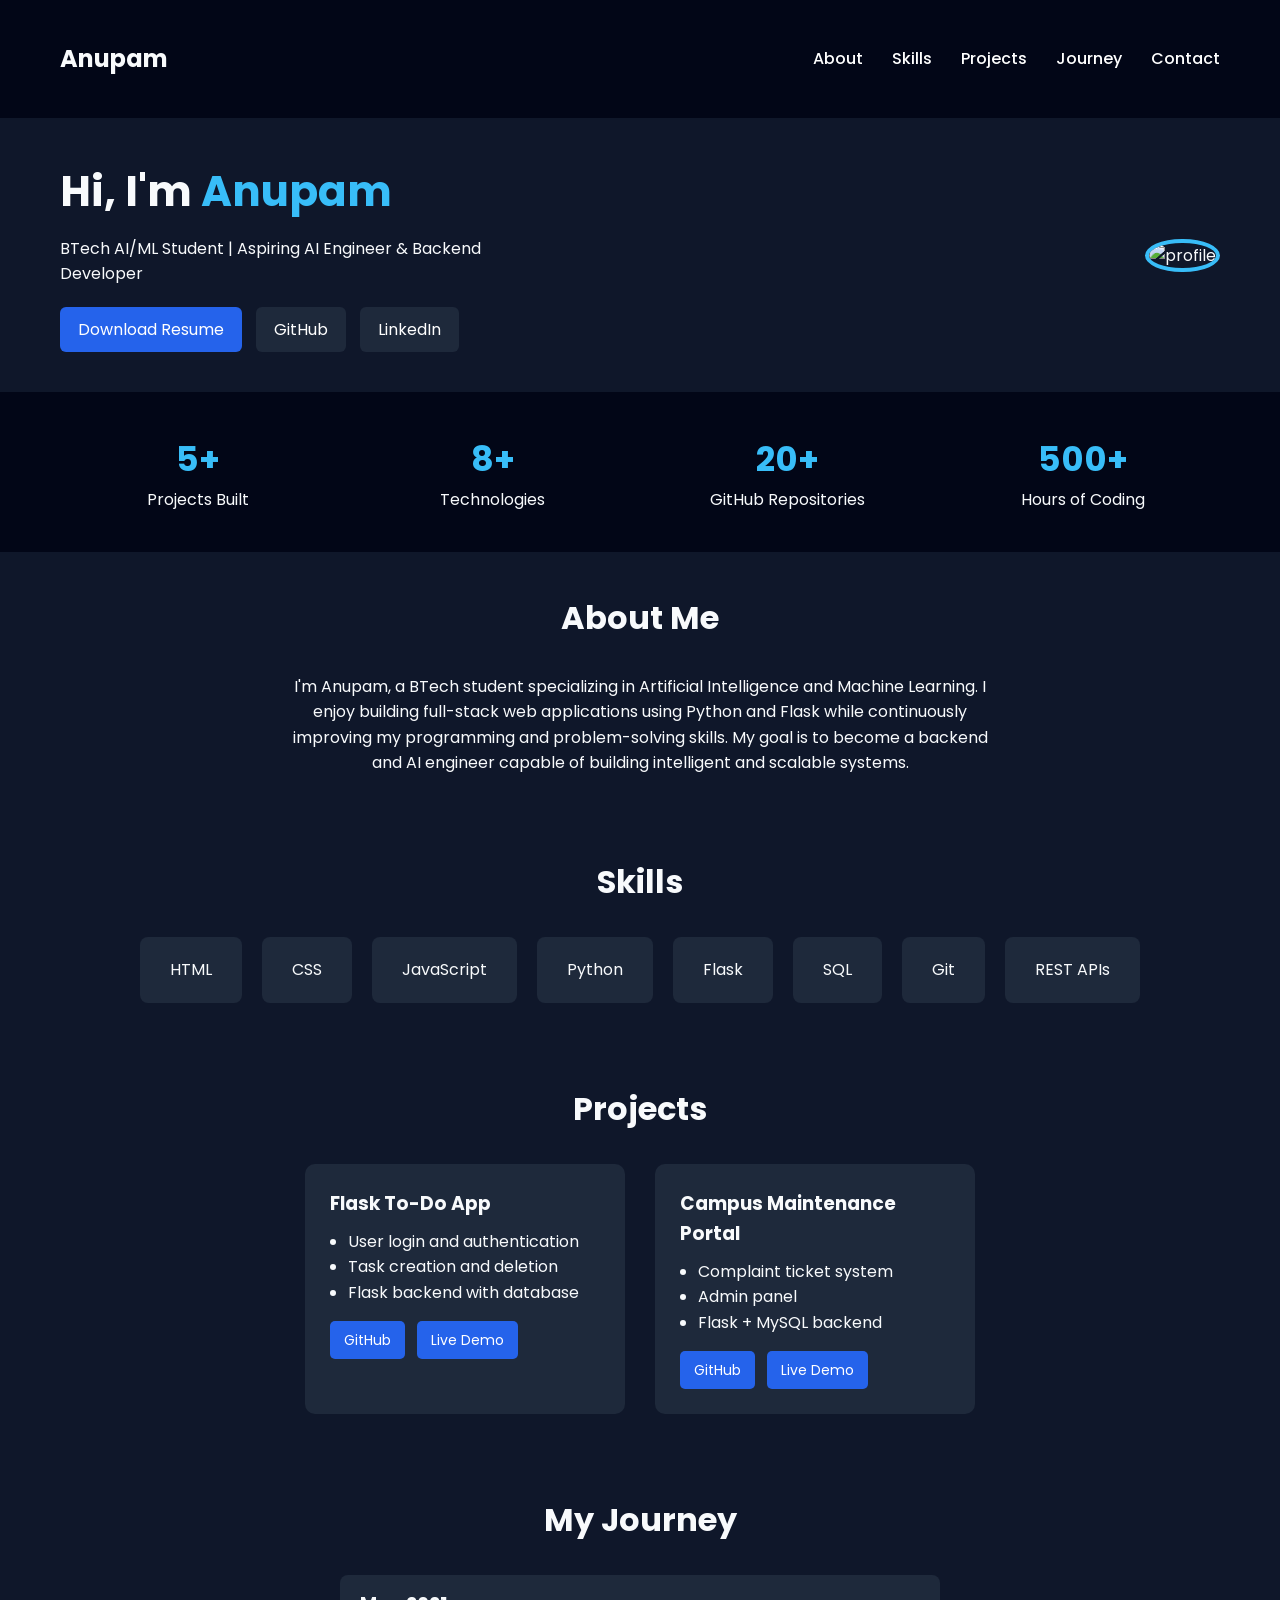
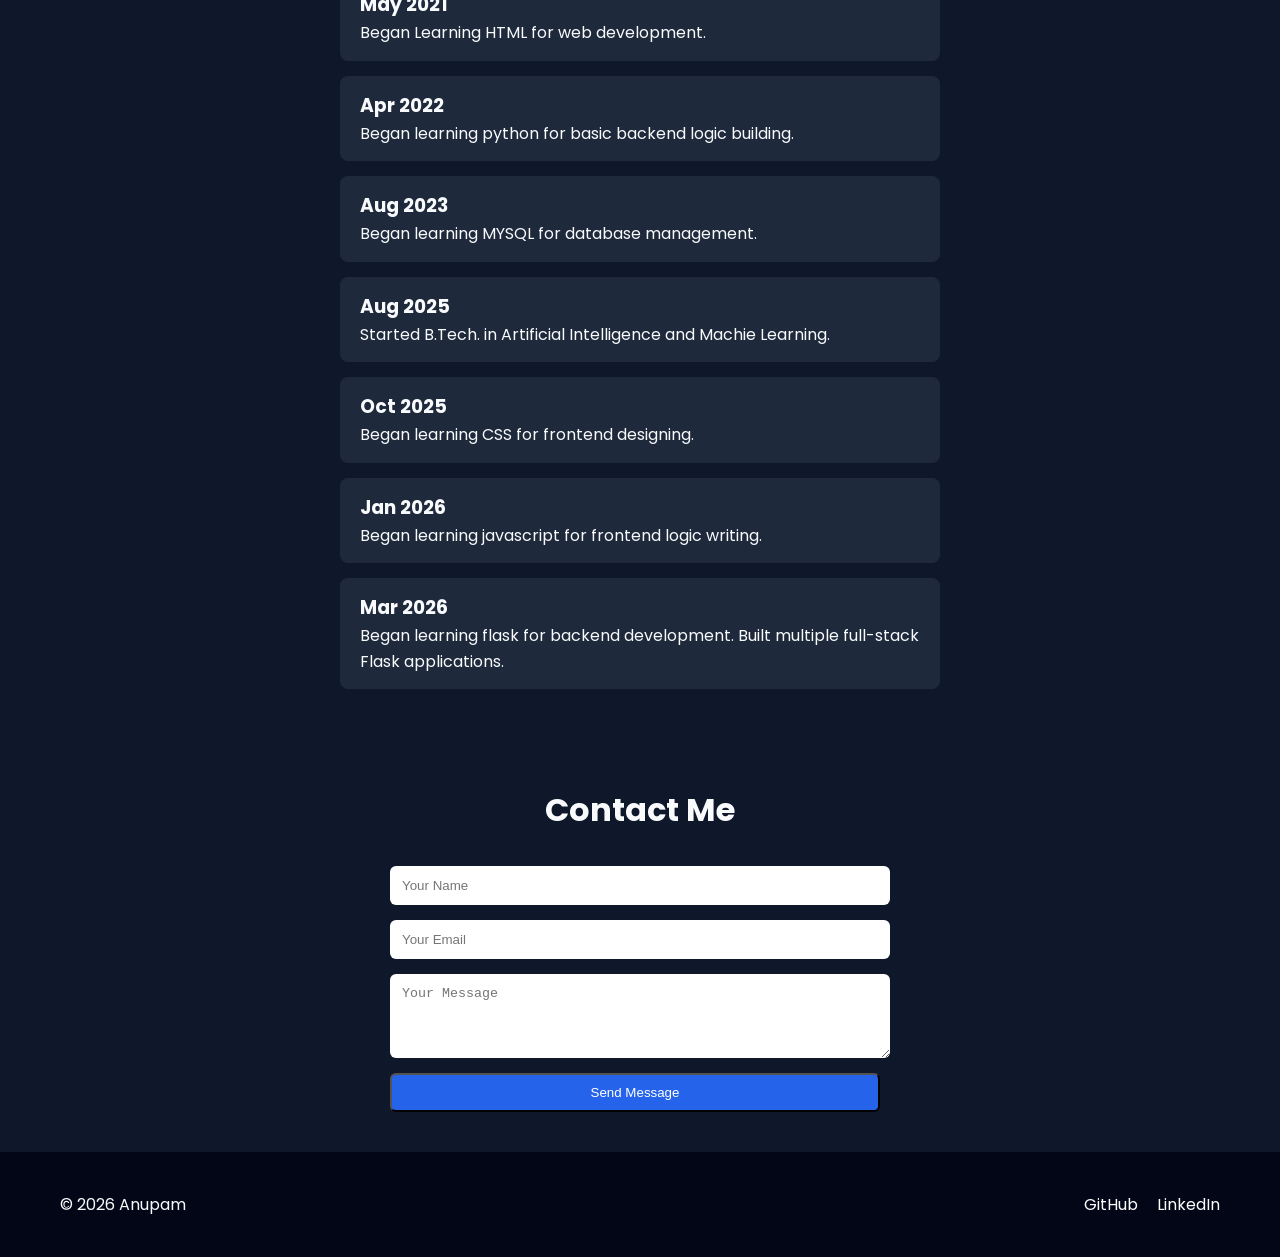
==== commit 45b108c2: "Correcting linkedin link." ====
--- a/profile_page.html
+++ b/profile_page.html
@@ -218,27 +218,37 @@
         <div class="timeline">
 
             <div class="timeline-item">
-                <h3>2021</h3>
+                <h3>May 2021</h3>
                 <p>Began Learning HTML for web development.</p>
             </div>
 
             <div class="timeline-item">
-                <h3>2022</h3>
+                <h3>Apr 2022</h3>
                 <p>Began learning python for basic backend logic building.</p>
             </div>
 
             <div class="timeline-item">
-                <h3>2023</h3>
+                <h3>Aug 2023</h3>
                 <p>Began learning MYSQL for database management.</p>
             </div>
 
             <div class="timeline-item">
-                <h3>2025</h3>
+                <h3>Aug 2025</h3>
                 <p>Started B.Tech. in Artificial Intelligence and Machie Learning.</p>
             </div>
 
             <div class="timeline-item">
-                <h3>2026</h3>
+                <h3>Oct 2025</h3>
+                <p>Began learning CSS for frontend designing.</p>
+            </div>
+
+            <div class="timeline-item">
+                <h3>Jan 2026</h3>
+                <p>Began learning javascript for frontend logic writing.</p>
+            </div>
+
+            <div class="timeline-item">
+                <h3>Mar 2026</h3>
                 <p>Began learning flask for backend development. Built multiple full-stack Flask applications.</p>
             </div>
 
@@ -283,7 +293,7 @@
         <div class="footer-links">
 
             <a href="https://github.com/anupam311">GitHub</a>
-            <a href="https://linkedin.com">LinkedIn</a>
+            <a href="https://www.linkedin.com/in/anupam-chaudhary-358800387/">LinkedIn</a>
 
         </div>
 
